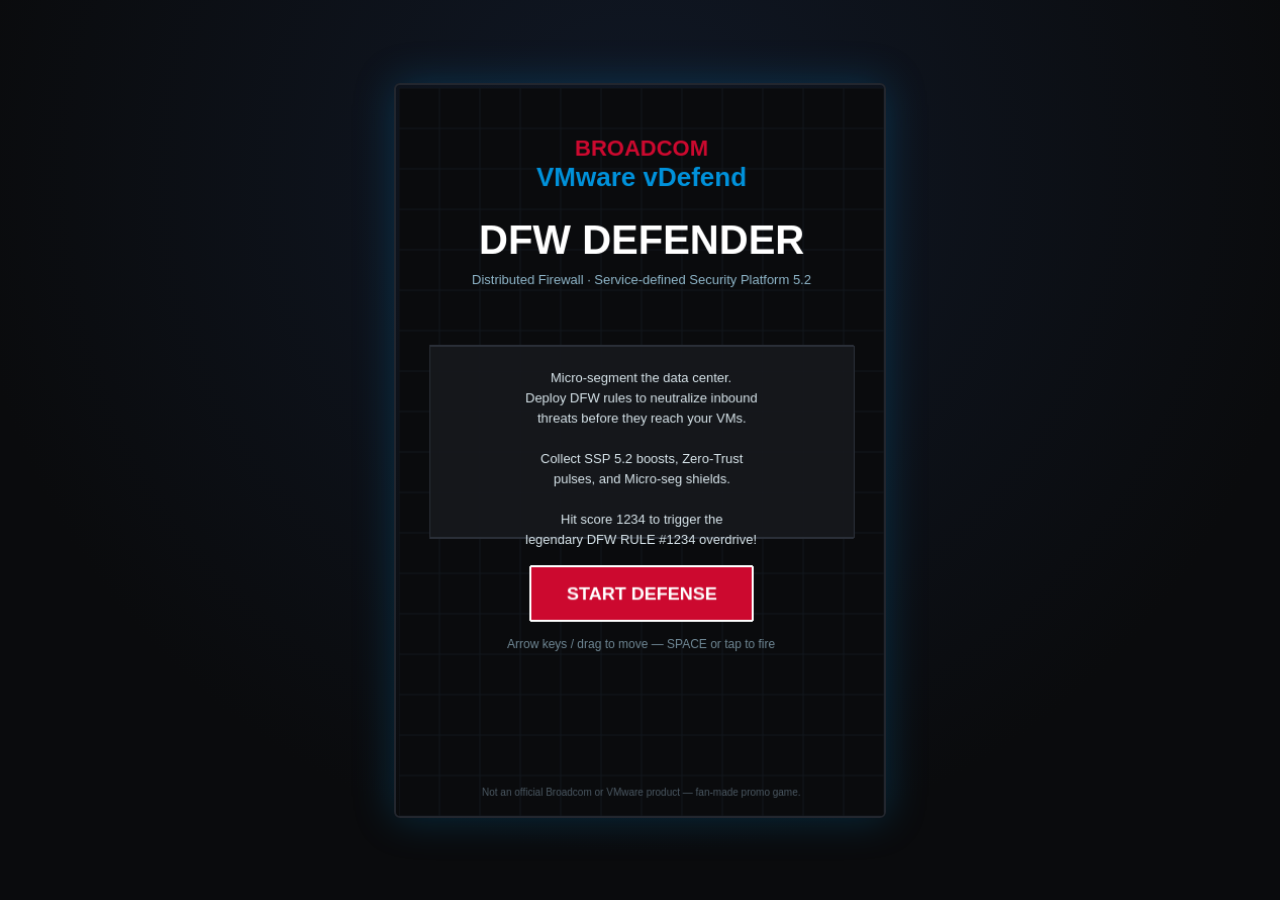
==== index.html @ 8cc0b1c1 "Add DFW Defender: a Phaser arcade game promoting VMware vDefend SSP 5.2 Player defends a data center" ====
<!DOCTYPE html>
<html lang="en">
<head>
  <meta charset="UTF-8" />
  <meta name="viewport" content="width=device-width, initial-scale=1.0, maximum-scale=1.0, user-scalable=no" />
  <title>DFW Defender — Broadcom VMware vDefend SSP 5.2</title>
  <link rel="stylesheet" href="css/style.css" />
</head>
<body>
  <div id="game-container">
    <div id="game-root"></div>
  </div>

  <script src="js/vendor/phaser-arcade-physics.min.js"></script>
  <script src="js/scenes/BootScene.js"></script>
  <script src="js/scenes/MenuScene.js"></script>
  <script src="js/scenes/GameScene.js"></script>
  <script src="js/scenes/GameOverScene.js"></script>
  <script src="js/main.js"></script>
</body>
</html>
---- css/style.css ----
:root {
  --broadcom-red: #cc092f;
  --vmware-blue: #0091da;
  --deep-black: #0a0b0d;
  --panel-black: #16181d;
}

* {
  box-sizing: border-box;
}

html, body {
  margin: 0;
  padding: 0;
  width: 100%;
  height: 100%;
  background: var(--deep-black);
  overflow: hidden;
  font-family: "Segoe UI", Roboto, Helvetica, Arial, sans-serif;
}

#game-container {
  width: 100%;
  height: 100%;
  display: flex;
  align-items: center;
  justify-content: center;
  background: radial-gradient(circle at 50% 20%, #101826 0%, var(--deep-black) 70%);
}

#game-root {
  box-shadow: 0 0 40px rgba(0, 145, 218, 0.25);
  border: 2px solid #22262e;
  border-radius: 6px;
  overflow: hidden;
}

canvas {
  display: block;
}
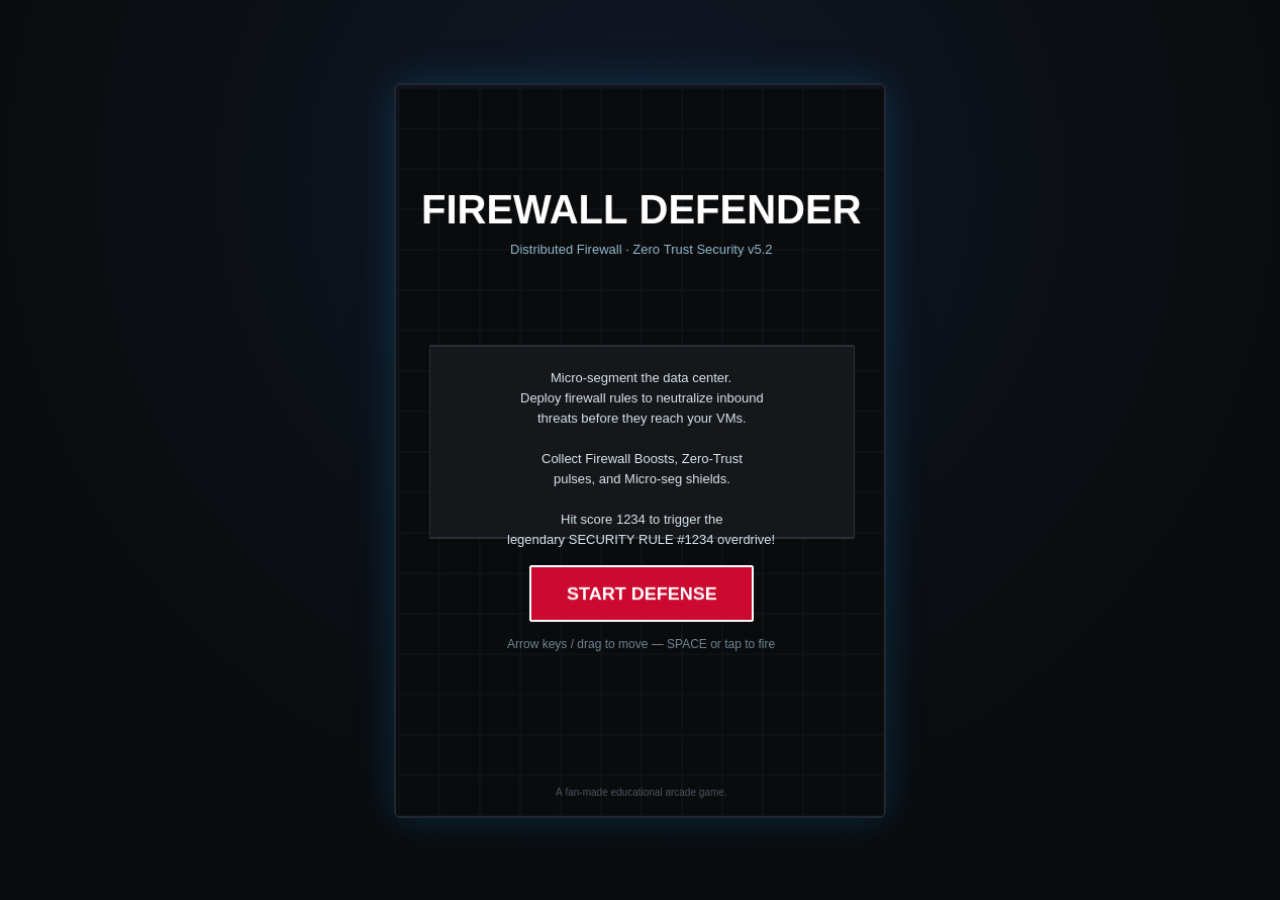
==== commit ee51ca5d: "Rename game to generic branding and add GitHub Pages deployment Rebrand the arcade game to remove al" ====
--- a/index.html
+++ b/index.html
@@ -3,7 +3,7 @@
 <head>
   <meta charset="UTF-8" />
   <meta name="viewport" content="width=device-width, initial-scale=1.0, maximum-scale=1.0, user-scalable=no" />
-  <title>DFW Defender — Broadcom VMware vDefend SSP 5.2</title>
+  <title>Firewall Defender</title>
   <link rel="stylesheet" href="css/style.css" />
 </head>
 <body>
--- a/css/style.css
+++ b/css/style.css
@@ -1,6 +1,6 @@
 :root {
-  --broadcom-red: #cc092f;
-  --vmware-blue: #0091da;
+  --alert-red: #cc092f;
+  --shield-blue: #0091da;
   --deep-black: #0a0b0d;
   --panel-black: #16181d;
 }
